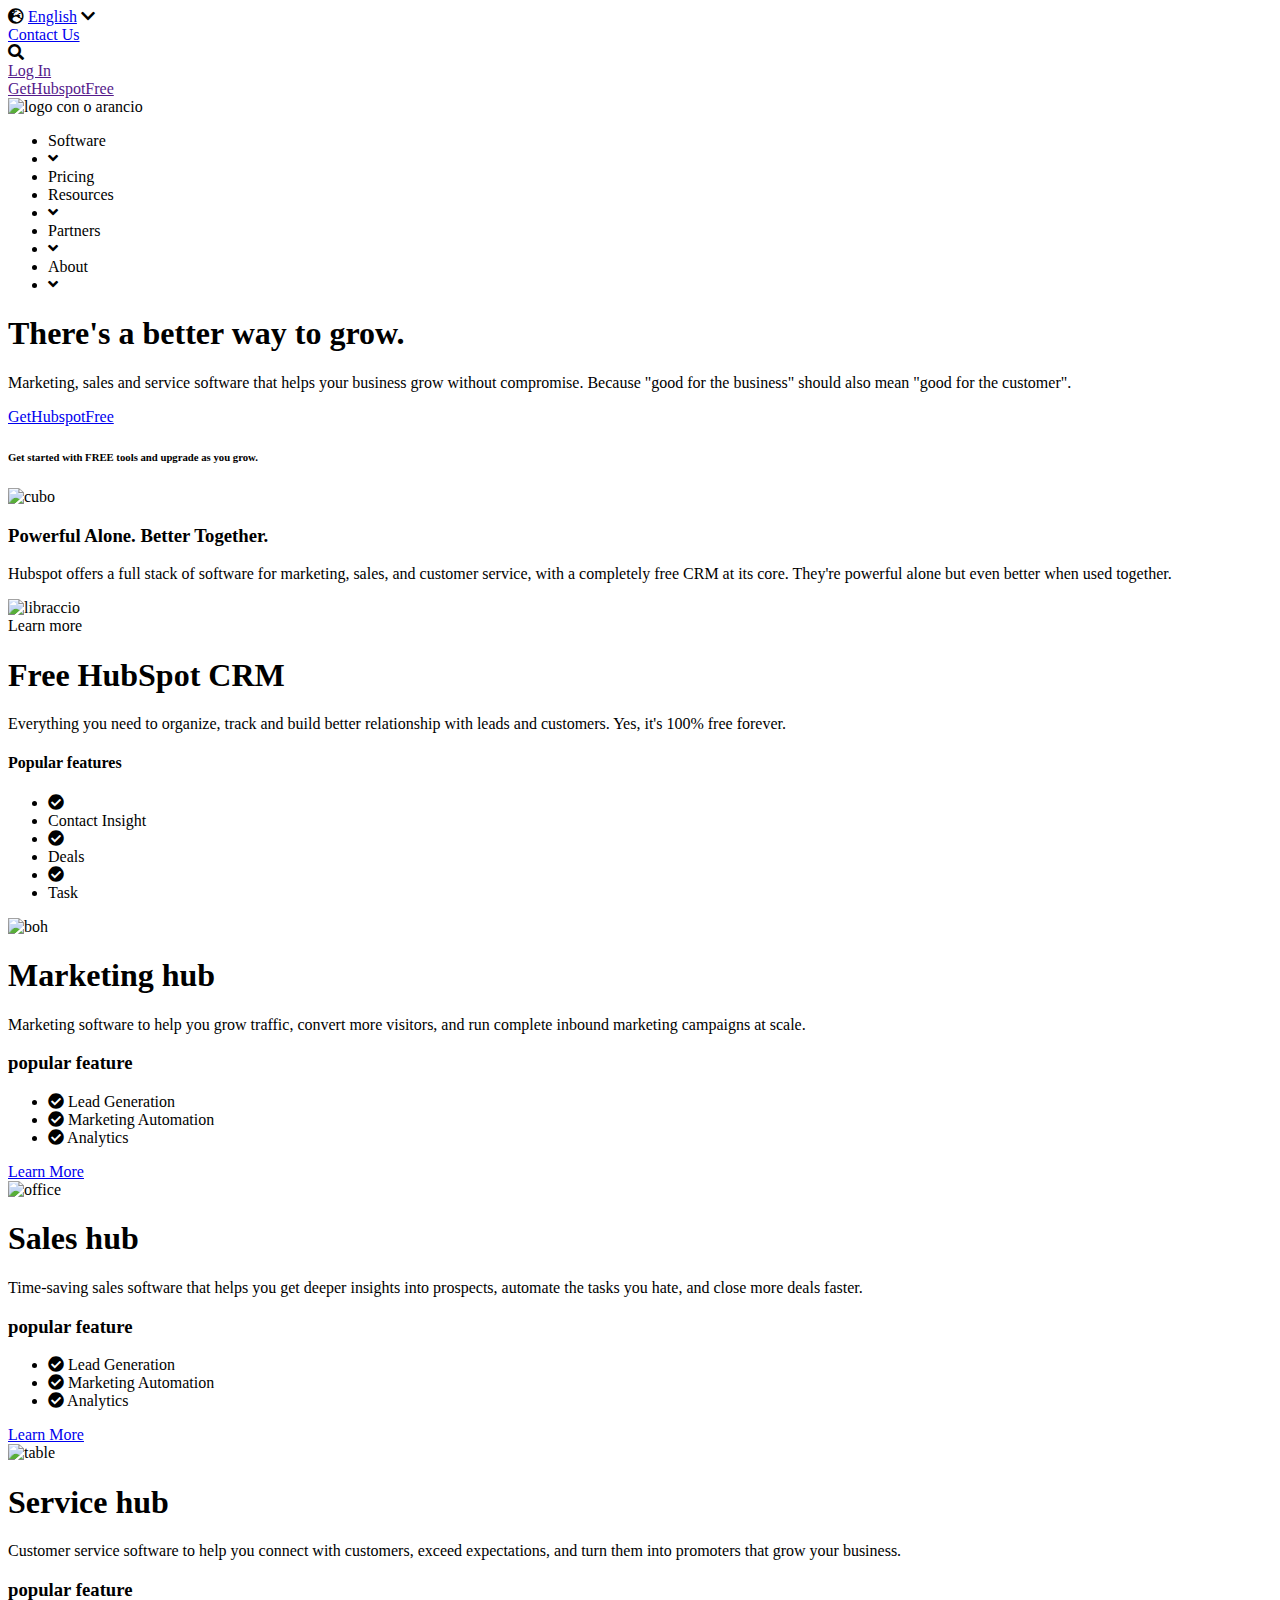
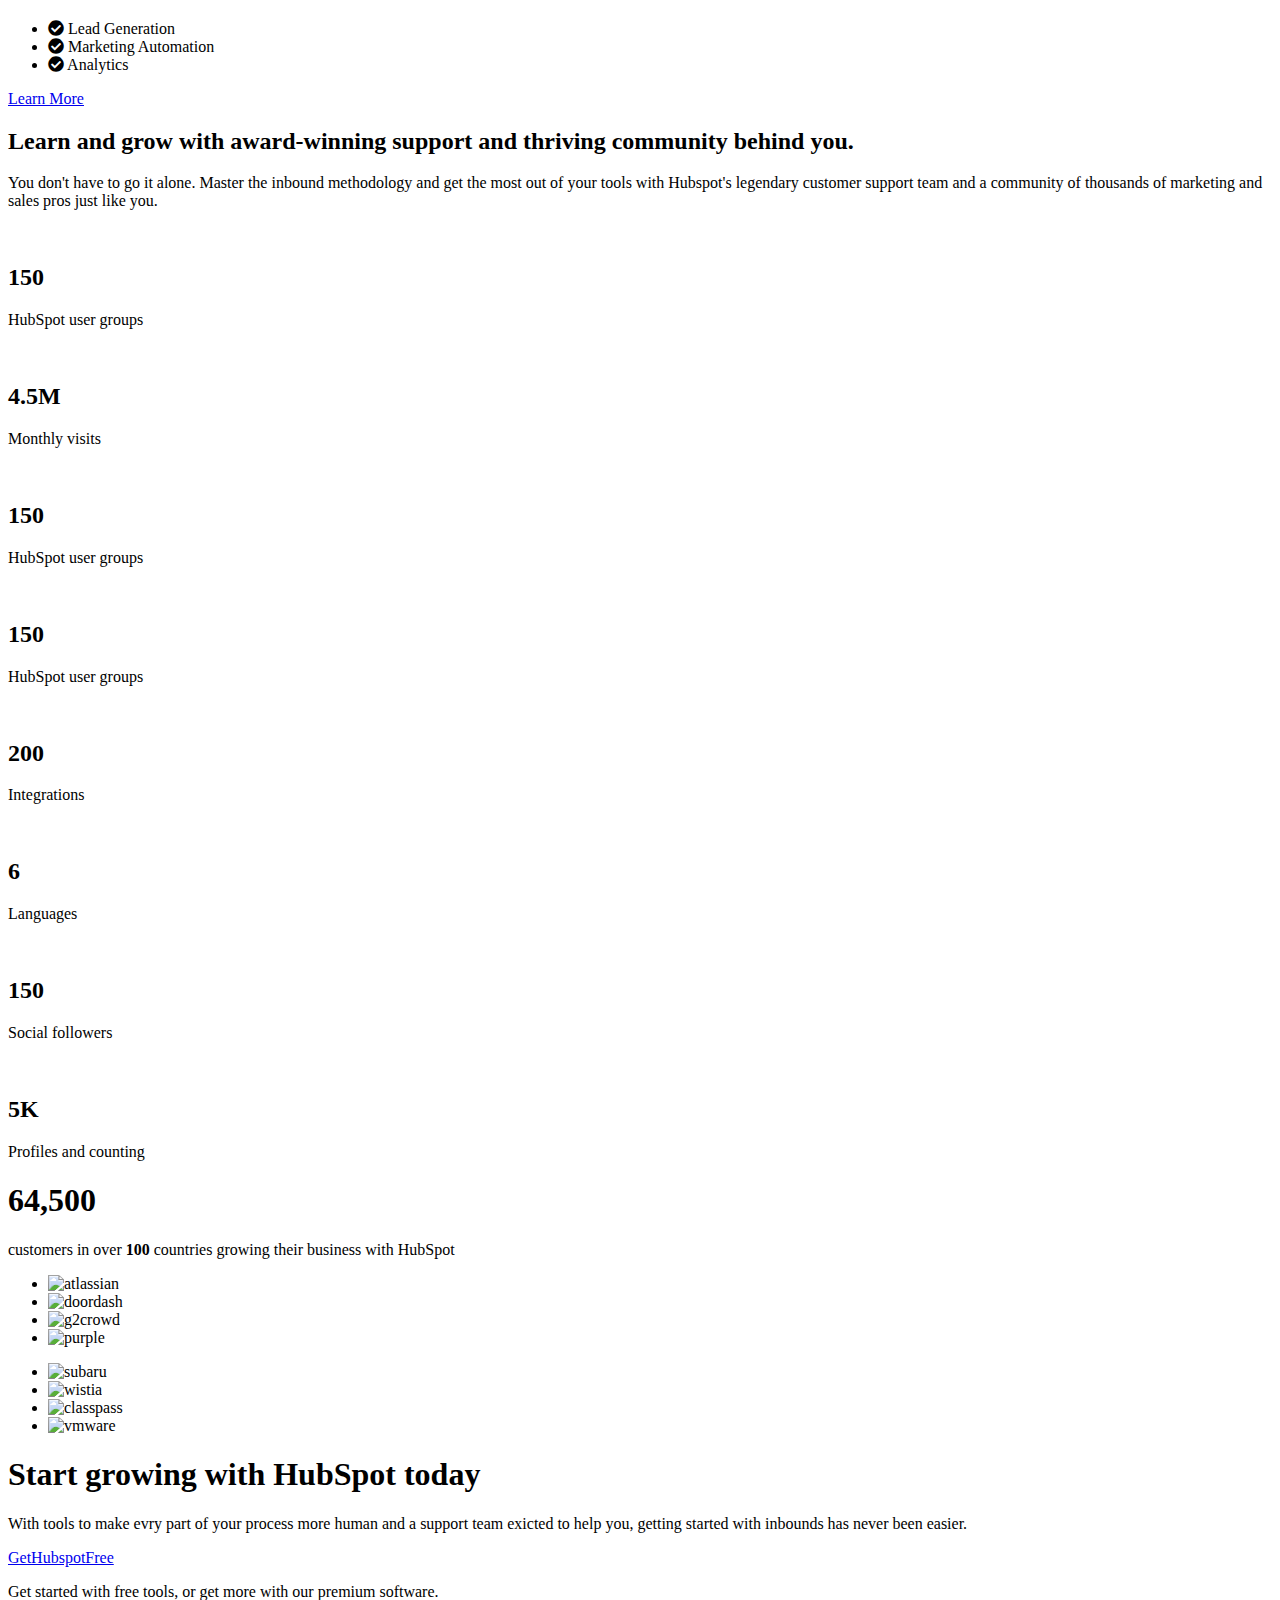
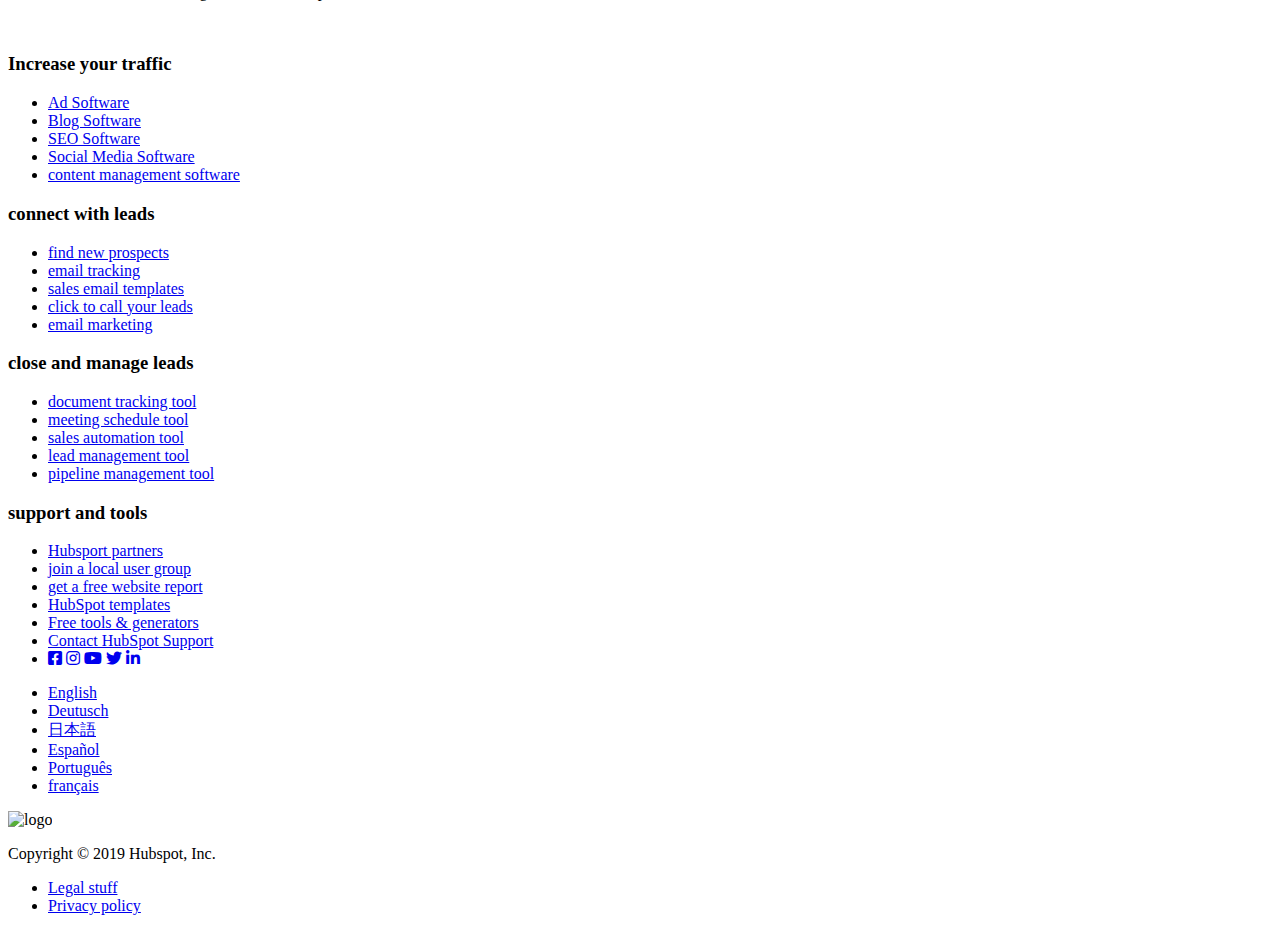
==== index.html @ bebd44b4 "fix" ====
<!DOCTYPE html>
<html lang="en">
<head>
  <meta charset="UTF-8">
  <meta http-equiv="X-UA-Compatible" content="IE=edge">
  <meta name="viewport" content="width=,initial-scale=1.0">
  <link rel="preconnect" href="https://fonts.gstatic.com">
  <link href="https://fonts.googleapis.com/css2?family=Montserrat:wght@200;400;600;800&display=swap" rel="stylesheet">
  <link rel="stylesheet" href="  https://cdnjs.cloudflare.com/ajax/libs/font-awesome/5.15.2/css/all.min.css">
  <link rel="stylesheet" href="css/style.css">
  <title>Hubspot</title>
</head>

<!-- qua si inizia a piangere -->
<body>
<header>
  <div class="fixnav"> <!-- nav menù fixed -->
    <div class="fixnav-box clearfix">
      <div class="nav-box1 w-50 float-left"> <!-- english - contact us -->
        <div class="english grp-thing">
          <i class="fas fa-globe-europe"></i>
          <a href="#">English</a>
          <i class="fas fa-chevron-down"></i>
        </div>
        <div class="cntc-us grp-thing">
          <a href="#">Contact Us</a>
        </div>
      </div>
      <div class="nav-box2 w-50 float-left"> <!-- buttons login free -->
        <div class="lens grp-thing">
          <i class="fas fa-search"></i>
        </div>
        <div class="btn white-btn">
          <a href="">Log In</a>
        </div>
        <div class="btn orange-btn">
          <a href="">GetHubspotFree</a>
        </div>
      </div>
    </div>
  </div>

  <div class="menu-hub"> <!-- menù di navigazione -->
    <div class="menuhub-box clearfix">
      <div class="logo-hub w-50 float-left"> <!-- logo -->
        <img src="img/logo.svg" alt="logo con o arancio">
      </div>
      <div class="list-hub w-50 float-left"> <!-- lista con le freccette -->
        <ul>
          <li>
            Software
          </li>
          <li>
            <i class="fas fa-angle-down"></i>
          </li>
          <li>
            Pricing
          </li>
          <li>
            Resources
          </li>
          <li>
            <i class="fas fa-angle-down"></i>
          </li>
          <li>
            Partners
          </li>
          <li>
            <i class="fas fa-angle-down"></i>
          </li>
          <li>
            About
          </li>
          <li>
            <i class="fas fa-angle-down"></i>
          </li>
        </ul>
      </div>
    </div>
  </div>

  <div class="jumbotron"> <!--  -->
    <div class="jumbo-box">
      <div class="jumbotron-txt w-50">
        <div class="jmb-blabla">
          <h1>There's a better way to grow.</h1>
          <p>Marketing, sales and service software that helps your business grow without compromise. Because "good for the business" should also mean "good for the customer".</p>
        </div>
        <div class="btn orange-btn big">
          <a href="#">GetHubspotFree</a>
        </div>
        <h6>
          Get started with FREE tools and upgrade as you grow.
        </h6>
      </div>
    </div>
    <div class="green-box">
    </div>
  </div>
</header>

<section class="grey-cube"> <!-- parte col mini cubo in alto-->
  <div class="box-cubo">
    <div class="cubo"> <!-- questo è il box col cubo -->
      <div>
        <img src="img/cube.webp" alt="cubo">
      </div>
      <div class="cubo-txt">
        <h3>
          Powerful Alone. Better Together.
        </h3>
        <p>
          Hubspot offers a full stack of software for marketing, sales, and customer service, with a completely free CRM at its core. They're powerful alone  but even better when used together.
        </p>
      </div>

    </div>
  </div>

  <div class="free-crm clearfix"> <!-- parte del free crm -->
    <div class="crm-book float-left"> <!-- parte 40% -->
      <div class="the-book">
        <img src="img/book.svg" alt="libraccio">
        <div class="btn orange-btn">
          Learn more
        </div>
      </div>
    </div>
    <div class="crm-txt float-left"> <!-- parte 60% -->
      <h1>
        Free HubSpot CRM
      </h1>
      <p>
        Everything you need to organize, track and build better relationship with leads and customers. Yes, it's 100% free forever. 
      </p>
      <div class="line w-50 clearfix">
        <div class="pop-txt float-left">
          <h4>
            Popular features
          </h4>
        </div>
        <div class="pop-line float-left">
          
        </div>
      </div>
      <div class="pop-list">
        <ul>
          <li>
            <i class="fas fa-check-circle"></i>
          </li>
          <li>
            Contact Insight
          </li>
          <li>
            <i class="fas fa-check-circle"></i>
          </li>
          <li>
            Deals
          </li>
          <li>
            <i class="fas fa-check-circle"></i>
          </li>
          <li>
            Task
          </li>
        </ul>
      </div>
    </div>
  </div>

  <div class="box-threesec"> <!-- parte coi tre box -->
    <div class="threebox clearfix">
      <div class="first w-33 float-left"> <!-- primo box -->
        <div class="mini-box">
          <img src="img/buble.svg" alt="boh">
          <h1>
            Marketing hub
          </h1>
          <p>
            Marketing software to help you grow traffic, convert more visitors, and run complete inbound marketing campaigns at scale.
          </p>
          <div class="fake-hr">

          </div>
        </div>
        <div class="mini-box2">
          <h3>
            popular feature
          </h3>
          <ul>
            <li>
              <i class="fas fa-check-circle"></i>
              Lead Generation
            </li>
            <li>
              <i class="fas fa-check-circle"></i>
              Marketing Automation
            </li>
            <li>
              <i class="fas fa-check-circle"></i>
              Analytics
            </li>
          </ul>
          <div class="btn orange-btn">
            <a href="#">Learn More</a>
          </div>
        </div>
      </div>

      <div class="sec w-33 float-left"> <!-- secondo box -->
        <div class="mini-box">
          <img src="img/office.svg" alt="office">
          <h1>
            Sales hub
          </h1>
          <p>
            Time-saving sales software that helps you get deeper insights into prospects, automate the tasks you hate, and close more deals faster.
          </p>
          <div class="fake-hr">

          </div>
        </div>
        <div class="mini-box2">
          <h3>
            popular feature
          </h3>
          <ul>
            <li>
              <i class="fas fa-check-circle"></i>
              Lead Generation
            </li>
            <li>
              <i class="fas fa-check-circle"></i>
              Marketing Automation
            </li>
            <li>
              <i class="fas fa-check-circle"></i>
              Analytics
            </li>
          </ul>
          <div class="btn orange-btn">
            <a href="#">Learn More</a>
          </div>
        </div>
      </div>

      <div class="third w-33 float-left"> <!-- terzo box -->
        <div class="mini-box">
          <img src="img/table.svg" alt="table">
          <h1>
            Service hub
          </h1>
          <p>
            Customer service software to help you connect with customers, exceed expectations, and turn them into promoters that grow your business.
          </p>
          <div class="fake-hr">

          </div>
        </div>
        <div class="mini-box2">
          <h3>
            popular feature
          </h3>
          <ul>
            <li>
              <i class="fas fa-check-circle"></i>
              Lead Generation
            </li>
            <li>
              <i class="fas fa-check-circle"></i>
              Marketing Automation
            </li>
            <li>
              <i class="fas fa-check-circle"></i>
              Analytics
            </li>
          </ul>
          <div class="btn orange-btn">
            <a href="#">Learn More</a>
          </div>
        </div>
      </div>

    </div>
  </div>
</section>

<section><!-- parte che mi farà piangere  -->
  <div class="gridbox"> <!-- parte scritta -->
    <div class="grid-title"> 
      <h2>
        Learn and grow with award-winning support and thriving community behind you.
      </h2>
      <p>
        You don't have to go it alone. Master the inbound methodology and get the most out of your tools with Hubspot's legendary customer support team and a community of thousands of marketing and sales pros just like you.
      </p>
    </div>

    <div class="grid-thing"> <!-- griglia che fa piangere -->
      <div class="row-1 clearfix"> <!-- prima riga di griglia -->
        <div class="unos w-25 float-left">
          <div class="grid-box">
            <img src="img/hands.svg" alt="">
          </div>
          <div class="grid-box2">
            <h2>
              150
            </h2>
            <p>
              HubSpot user groups
            </p>
          </div>
        </div>

        <div class="dos w-25 float-left">
          <div class="grid-box">
            <img src="img/blogs.svg" alt="">
          </div>
          <div class="grid-box2">
            <h2>
              4.5M
            </h2>
            <p>
              Monthly visits
            </p>
          </div>
        </div>

        <div class="tres w-25 float-left">
          <div class="grid-box">
            <img src="img/academy.svg" alt="">
          </div>
          <div class="grid-box2">
            <h2>
              150
            </h2>
            <p>
              HubSpot user groups
            </p>
          </div>
        </div>

        <div class="quatros w-25 float-left">
          <div class="grid-box">
            <img src="img/inbound.svg" alt="">
          </div>
          <div class="grid-box2">
            <h2>
              150
            </h2>
            <p>
              HubSpot user groups
            </p>
          </div>
        </div>
      </div>
      <div class="row-2 clearfix"> <!-- seconda riga di griglia -->
        <div class="unos w-25 float-left">
          <div class="grid-box">
            <img src="img/connect.svg" alt="">
          </div>
          <div class="grid-box2">
            <h2>
              200
            </h2>
            <p>
              Integrations
            </p>
          </div>
        </div>

        <div class="dos w-25 float-left">
          <div class="grid-box">
            <img src="img/globe.svg" alt="">
          </div>
          <div class="grid-box2">
            <h2>
              6
            </h2>
            <p>
              Languages
            </p>
          </div>
        </div>

        <div class="tres w-25 float-left">
          <div class="grid-box">
            <img src="img/academy.svg" alt="">
          </div>
          <div class="grid-box2">
            <h2>
              150
            </h2>
            <p>
              Social followers
            </p>
          </div>
        </div>

        <div class="quatros w-25 float-left">
          <div class="grid-box">
            <img src="img/growth.svg" alt="">
          </div>
          <div class="grid-box2">
            <h2>
              5K
            </h2>
            <p>
              Profiles and counting
            </p>
          </div>
        </div>
      </div>
    </div>
  </div>
</section>

<section class="white-sec"> <!-- parte coi loghi che fa piange -->
  <div class="logo-box clearfix"> <!-- qua ci van i loghi -->
    <div class="sixfour float-left">
      <div class="line1">
        <h1>
          64,500
        </h1>
      </div>
      <div class="line2">
        <p>
          customers in over <b>100</b> countries growing their business with HubSpot
        </p>
      </div>
    </div>

    <div class="logos float-left">
      <div class="line1"> <!-- prima fila di loghi -->
        <ul class="row1">
          <li>
            <img src="img/atlasian.webp" alt="atlassian">
          </li>
          <li>
            <img src="img/doordash.webp" alt="doordash">
          </li>
          <li>
            <img src="img/g2crowd.webp" alt="g2crowd">
          </li>
          <li>
            <img src="img/purple.webp" alt="purple">
          </li>
        </ul>
      </div>
      <div class="line2"> <!-- seconda fila di loghi -->
        <ul class="row2">
          <li>
            <img src="img/subaru.webp" alt="subaru">
          </li>
          <li>
            <img src="img/wistia.webp" alt="wistia">
          </li>
          <li>
            <img src="img/classpass.webp" alt="classpass">
          </li>
          <li>
            <img src="img/vmware.webp" alt="vmware">
          </li>
        </ul>
      </div>



    </div>

  </div>

  <div class="grow-up"> <!-- qua ci va la parte con la tizia china -->
    <div class="box-grow clearfix">
      <div class="grow w-50 float-left">
        <div>
          <h1>
            Start growing with HubSpot today
          </h1>
          <p>
            With tools to make evry part of your process more human and a support team exicted to help you, getting started with inbounds has never been easier.
          </p>
          <div class="btn orange-btn big">
            <a href="#">GetHubspotFree</a>
          </div>
          <p class="smol">
            Get started with free tools, or get more with our premium software.
          </p>
        </div>
      </div>

      <div class="china w-50 float-left">
        <img src="img/woman.webp" alt="">
      </div>
    </div>


  </div>
</section>

<footer> <!-- qua ci va il footerone -->
  <div class="big-footer">
    <div class="bg-ft">
      <div class="lists clearfix"> <!-- parte del chi siamo e liste con w-25 -->
        <div class="lst w-25 float-left"> <!-- prima lista -->
          <h3>Increase your traffic</h3>
          <ul>
            <li>
              <a href="#">Ad Software</a>
            </li>
            <li>
              <a href="#">Blog Software</a>
            </li>
            <li>
              <a href="#">SEO Software</a>
            </li>
            <li>
              <a href="#">Social Media Software</a>
            </li>
            <li>
              <a href="#">content management software</a>
            </li>
  
          </ul>
  
        </div>

        <div class="lst w-25 float-left"> <!-- seconda lista -->
          <h3>connect with leads</h3>
          <ul>
            <li>
              <a href="#">find new prospects</a>
            </li>
            <li>
              <a href="#">email tracking</a>
            </li>
            <li>
              <a href="#">sales email templates</a>
            </li>
            <li>
              <a href="#">click to call your leads</a>
            </li>
            <li>
              <a href="#">email marketing</a>
            </li>
          </ul>
        </div>

        <div class="lst w-25 float-left"> <!-- terza lista -->
          <h3>close and manage leads</h3>
          <ul>
            <li>
              <a href="#">document tracking tool</a>
            </li>
            <li>
              <a href="#">meeting schedule tool</a>
            </li>
            <li>
              <a href="#">sales automation tool</a>
            </li>
            <li>
              <a href="#">lead management tool</a>
            </li>
            <li>
              <a href="#">pipeline management tool</a>
            </li>
          </ul>
        </div>

        <div class="lst w-25 float-left"> <!-- quarta lista -->
          <h3>support and tools</h3>
          <ul>
            <li>
              <a href="#">Hubsport partners</a>
            </li>
            <li>
              <a href="#">join a local user group</a>
            </li>
            <li>
              <a href="#">get a free website report</a>
            </li>
            <li>
              <a href="#">HubSpot templates</a>
            </li>
            <li>
              <a href="#">Free tools & generators</a>
            </li>
            <li class="btn blue-btn">
              <a href="#">Contact HubSpot Support</a>
            </li>
            <li class="socials">
              <a href="#"><i class="fab fa-facebook-square"></i></a>
              <a href="#"><i class="fab fa-instagram"></i></a>
              <a href="#"><i class="fab fa-youtube"></i></a>
              <a href="#"><i class="fab fa-twitter"></i></a>
              <a href="#"><i class="fab fa-linkedin-in"></i></a>
            </li>
          </ul>
        </div>
  
      </div>
    
      <div class="langs"> <!-- lista orizzontale con le lingue -->
        <ul>
          <li>
            <a href="#">English</a>
          </li>
          <li>
            <a href="#">Deutusch</a>
          </li>
          <li>
            <a href="#">日本語</a>
          </li>
          <li>
            <a href="#">Español</a>
          </li>
          <li>
            <a href="#">Português</a>
          </li>
          <li>
            <a href="#">français</a>
          </li>
        </ul>
    
      </div>
    
      <div class="cred"> <!-- ultima parte -->
        <div class="credits clearfix">
          <div class="cred w-50 float-left">
            <img src="img/logo-white.svg" alt="logo">
            <p>Copyright &#169; 2019 Hubspot, Inc.</p>
          </div>
          <div class="legal w-50 float-left">
            <div class="le-li">
              <ul>
                <li>
                  <a href="#">Legal stuff</a>
                </li>
                <li>
                  <a href="#">Privacy policy</a>
                </li>
              </ul>
            </div>

          </div>

        </div>
    
      </div>
    </div>
  </div>
</footer>

<script> /* grazie */
  alert("plz help")
</script>

</body>
</html>
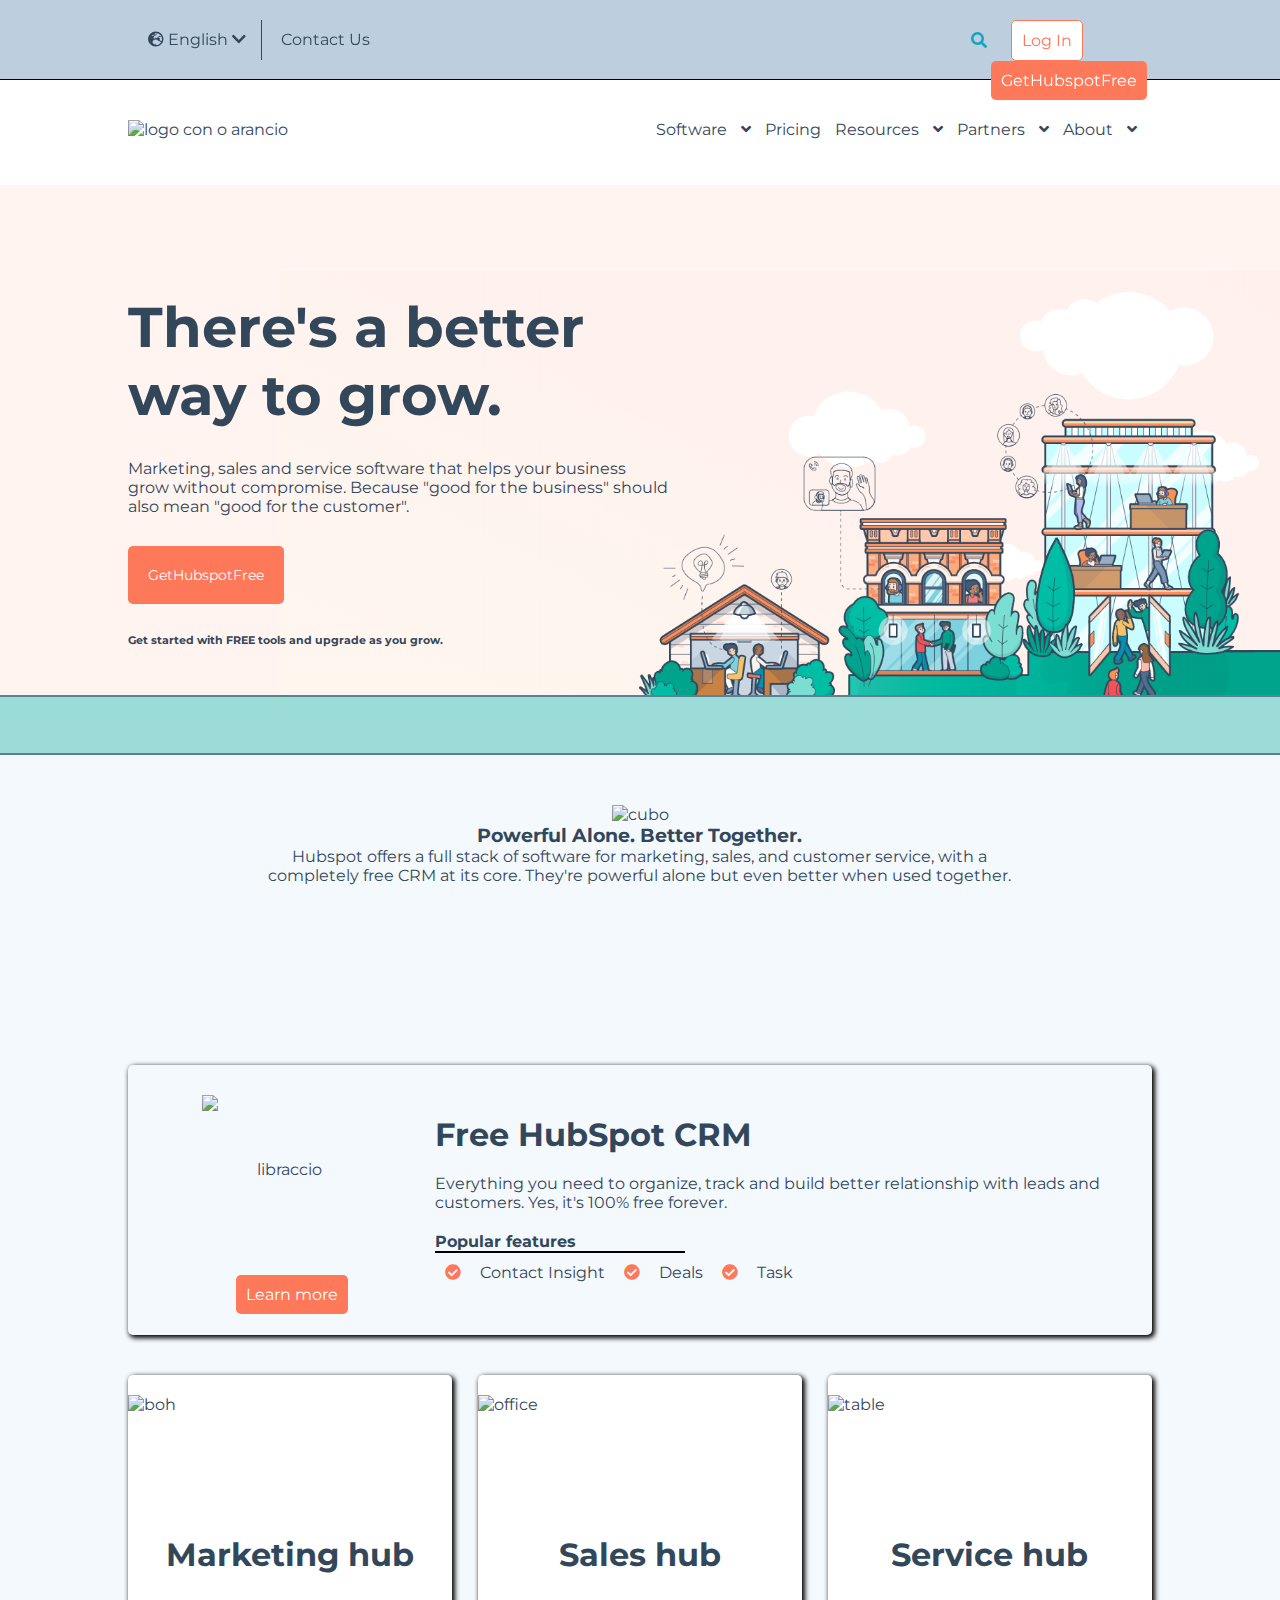
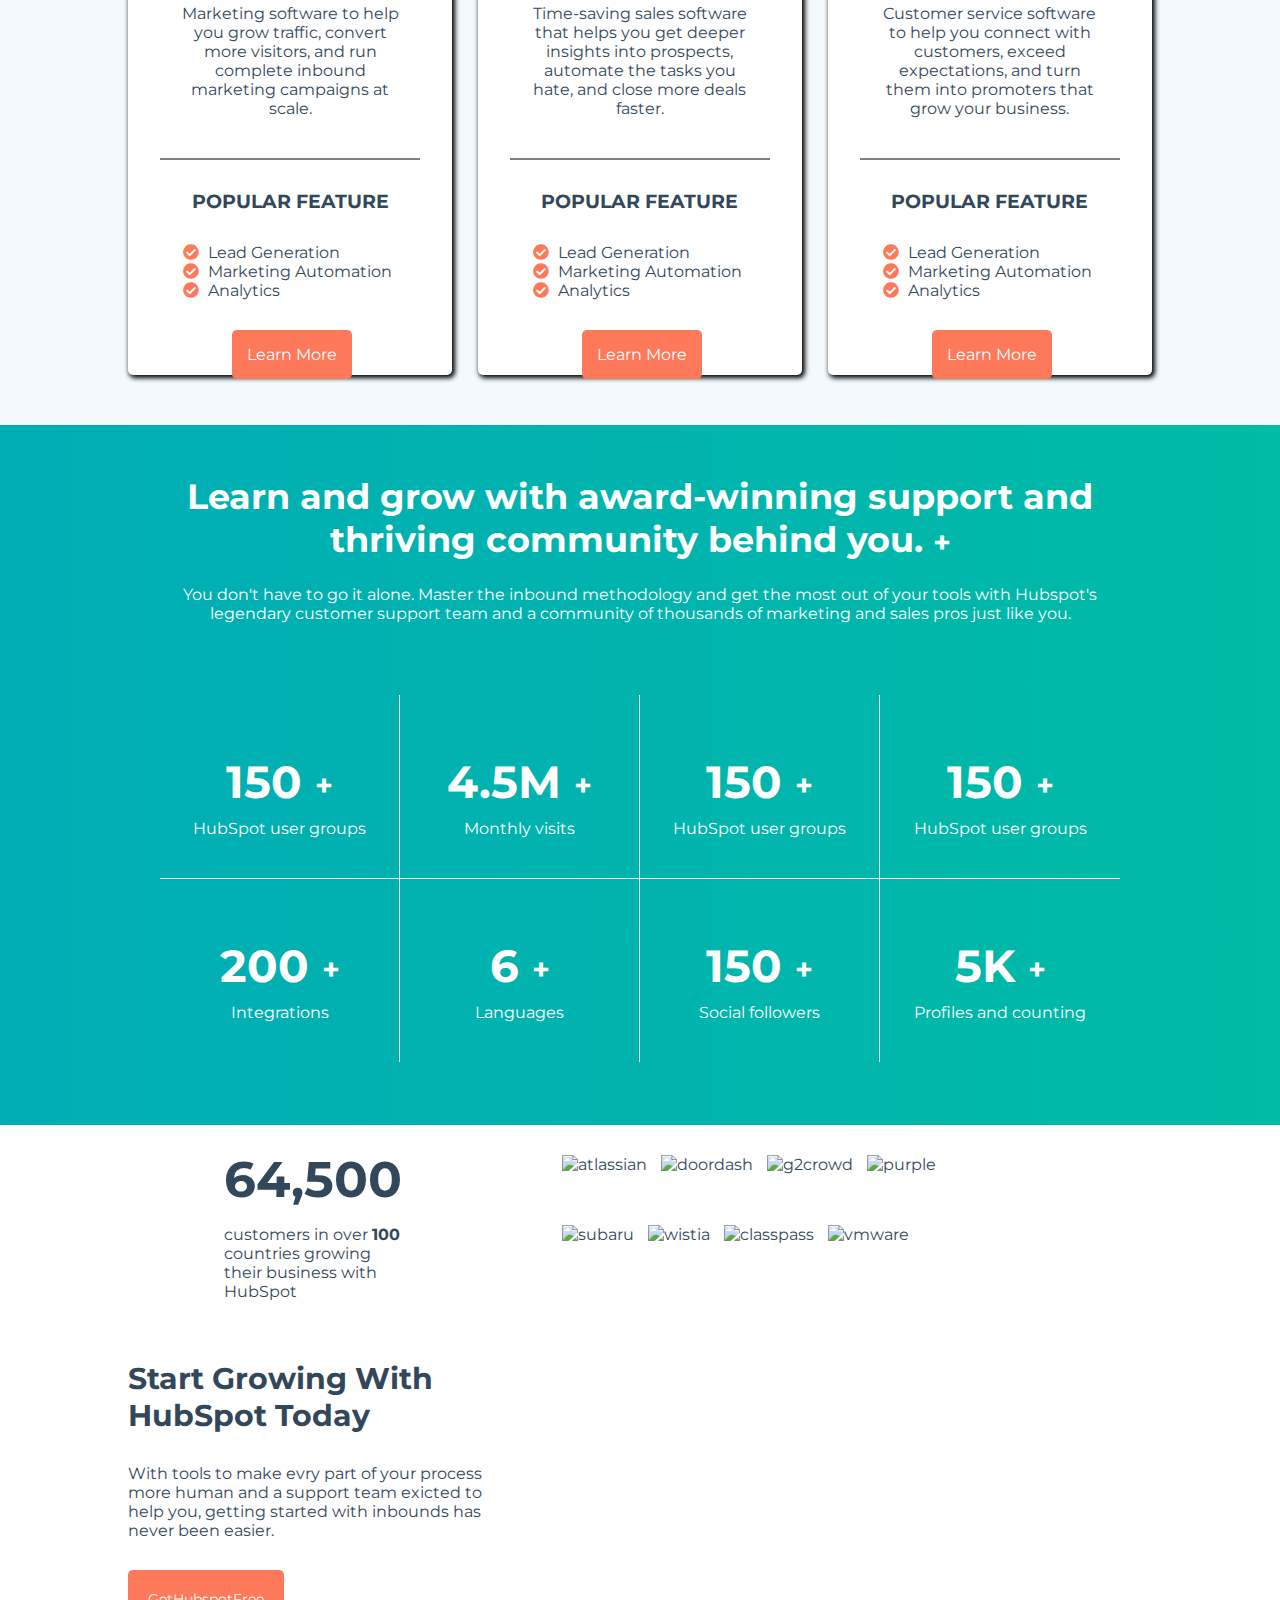
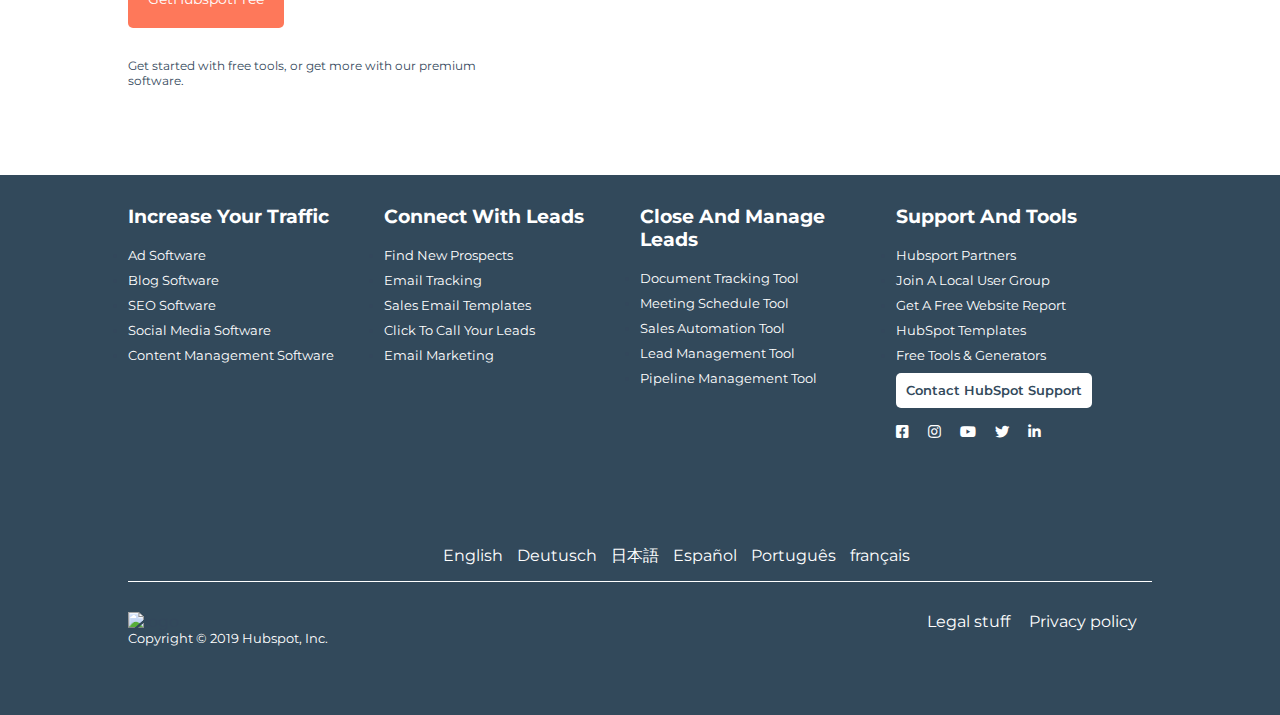
==== commit 11c891bd: "fix attach" ====
--- a/index.html
+++ b/index.html
@@ -7,7 +7,7 @@
   <link rel="preconnect" href="https://fonts.gstatic.com">
   <link href="https://fonts.googleapis.com/css2?family=Montserrat:wght@200;400;600;800&display=swap" rel="stylesheet">
   <link rel="stylesheet" href="  https://cdnjs.cloudflare.com/ajax/libs/font-awesome/5.15.2/css/all.min.css">
-  <link rel="stylesheet" href="css/style.css">
+  <link rel="stylesheet" href="assets/css/style.css">
   <title>Hubspot</title>
 </head>
 
--- a/assets/css/style.css
+++ b/assets/css/style.css
@@ -0,0 +1,646 @@
+
+* {
+  margin: 0;
+  padding: 0;
+  box-sizing: border-box;
+}
+
+body{
+  font-family: 'Montserrat', sans-serif;
+  min-width: 1200px;
+  color: rgb(51, 71, 91);
+}
+
+.clearfix:after{
+  content: "";
+  display: table;
+  clear: both;
+}
+
+.float-left {
+  float: left;
+}
+
+.float-right {
+  float: right;
+}
+
+.w-50 {
+  width: 50%;
+}
+
+.w-33 {
+  width: calc(95% / 3);
+}
+
+.w-25{
+  width: calc(100% / 4);
+}
+
+a{
+  text-decoration: none;
+  color: white;
+}
+
+.btn {
+  display: inline-block;
+  border-radius: 5px;
+  padding: 10px 10px;
+  cursor: pointer;
+}
+
+/* fixed navbar */
+.fixnav{
+  position: fixed;
+  height: 80px;
+  width: 100%;
+  border-bottom: 1px solid black;
+  background-color: rgb(189, 206, 223);
+  z-index: 9999;
+}
+
+.fixnav-box{
+  width: 80%;
+  height: 50px;
+  margin: auto;
+  padding: 20px;
+}
+
+.nav-box1{
+  height: 40px;
+  line-height: 40px;
+}
+
+.nav-box1 a{
+  color: rgb(50, 73, 91);
+}
+
+.nav-box2{
+  padding-left: 331px;
+}
+
+.grp-thing{
+  display: inline-block;
+}
+
+.english.grp-thing{
+  padding-right: 15px;
+  border-right: 1px solid rgb(51, 71, 91);
+}
+
+.cntc-us.grp-thing{
+  padding-left: 15px;
+}
+
+.lens.grp-thing{
+  color: rgb(17, 166, 191);
+}
+
+.btn.white-btn{
+  background-color: white;
+  border: 1px solid rgb(254, 120, 90);
+  margin-left: 20px;
+}
+
+.btn.white-btn a{
+  color: rgb(254, 120, 90);
+}
+
+.btn.orange-btn{
+  background-color: rgb(254, 120, 90);
+  color: white;
+  margin-left: 20px;
+}
+
+/* parte col menù */
+.menu-hub{
+  height: 185px;
+  width: 100%;
+  padding-top: 100px;
+}
+
+.menuhub-box{
+  padding-top: 20px;
+  width: 80%;
+  height: 85px;
+  margin: auto;
+}
+
+.list-hub{
+  text-align: center;
+}
+
+.list-hub li{
+  list-style: none;
+  display: inline;
+  padding-left: 5px;
+  padding-right: 5px;
+}
+
+/* la parte del jumbotron */
+.jumbotron{
+  position: relative;
+  height: 570px;
+  background-image: url(../img/jumbotron.png);
+  background-color: rgb(255, 244, 239);
+  background-size: 1000px;
+  background-repeat: no-repeat;
+  background-position: 100% 100%;
+}
+
+.jumbo-box{
+  width: 80%;
+  height: 470px;
+  margin: auto;
+}
+
+.jumbotron-txt.w-50{
+  padding-right: 100px;
+}
+
+.jumbotron-txt{
+  position: absolute;
+  top: 50%;
+  transform: translateY(-50%);
+}
+
+.jumbotron-txt h1{
+  font-size: 3.5em;
+  padding-bottom: 30px;
+}
+
+.jumbotron-txt p{
+  font-size: 1em;
+  padding-bottom: 30px;
+}
+
+.btn.btn.orange-btn.big{
+  padding:20px;
+  margin-left: 0;
+  font-size: 14px;
+  margin-bottom: 30px;
+}
+
+.green-box{
+  position: absolute;
+  margin-top: 40px;
+  height: 60px;
+  width: 100%;
+  border-top: 2px solid rgb(89, 131, 142);
+  border-bottom: 2px solid rgb(89, 131, 142);
+  background-color: rgb(156, 220, 216);
+  overflow: hidden;
+}
+
+/* parte col cubo */
+.grey-cube{
+  background-color: rgb(244, 249, 253);
+}
+
+.box-cubo{
+  height: 270px;
+}
+
+.box-cubo .cubo{
+  width: 80%;
+  margin: auto;
+  text-align: center;
+}
+
+.cubo .cubo-txt{
+  width: 73%;
+  margin: auto;
+}
+
+.cubo img{
+  height: 150px;
+  margin-top: 50px;
+}
+
+/* parte che dice free crm */
+.grey-cube .free-crm{
+  width: 80%;
+  margin: auto;
+  margin-top: 40px;
+  margin-bottom: 40px;
+  height: 270px;
+  border-radius: 5px;
+  box-shadow: 2px 2px 5px 1px black;
+}
+
+.crm-book{
+  width: 30%;
+  height: 150px;
+}
+
+.the-book{
+  text-align: center;
+  padding: 10px;
+}
+
+.crm-book img{
+  text-align: center;
+  height: 160px;
+  width: 160px;
+  line-height: 150px;
+  display: block;
+  margin: 20px auto;
+}
+
+.crm-txt {
+  width: 70%;
+  margin-top: 50px;
+}
+
+.crm-txt h1{
+  margin-bottom: 20px;
+}
+
+.crm-txt p{
+  margin-bottom: 20px;
+}
+
+/* lista pop features */
+.pop-line{
+  padding-left: 50px;
+  display: inline-block;
+  width: 250px;
+  border-top: 2px solid black;
+}
+
+.pop-list ul{
+  list-style: none;
+  display: inline-block;
+}
+
+.pop-list li{
+  display: inline-block;
+  padding-left: 5px;
+  padding-right: 5px;
+  margin-top: 10px;
+}
+
+.fas.fa-check-circle{
+  color: rgb(254, 120, 90);
+  padding-left: 5px;
+  padding-right: 5px;
+}
+
+/* box w-33 */
+.box-threesec{
+  height: 650px;
+  width: 80%;
+  margin: auto;
+  border-radius: 5px;
+}
+
+.first, .third{
+  height: 600px;
+  border-radius: 5px;
+  background-color: white;
+  box-shadow: 2px 2px 5px 1px black;
+}
+
+.sec{
+  height: 600px;
+  margin-left: 2.5%;
+  margin-right: 2.5%;
+  border-radius: 5px;
+  background-color: white;
+  box-shadow: 2px 2px 5px 1px black;
+}
+
+.box-threesec img{
+  height: 120px;
+  display: block;
+  margin: 20px auto;
+}
+
+.box-threesec h1{
+  text-align: center;
+  margin-bottom: 30px;
+}
+
+.box-threesec p{
+  padding: 0 50px;
+  text-align: center;
+  margin-bottom: 40px;
+}
+
+.box-threesec hr{
+  width: 70%;
+  margin: 0 auto;
+  height: 2px;
+}
+
+.mini-box .fake-hr{
+  width: 80%;
+  margin: auto;
+  border-bottom: 2px solid grey;
+}
+
+.mini-box2{
+  position: relative;
+}
+
+.mini-box2 h3{
+  margin-top: 30px;
+  margin-bottom: 30px;
+  text-align: center;
+  text-transform: uppercase;
+}
+
+.mini-box2 ul{
+  list-style: none;
+  margin-left: 50px;
+  margin-bottom: 30px;
+}
+
+.mini-box2 .btn.orange-btn{
+  position: absolute;
+  left: 50%;
+  transform: translateX(-65%);
+  padding: 15px;
+}
+
+/* parte della griglia */
+.gridbox{
+  height: 700px;
+  background-color: rgb(0, 173, 181);
+  background-image: linear-gradient(to right, rgb(0, 173, 181), rgb(0, 187, 166));
+}
+
+.grid-title{
+  width: 80%;
+  margin: auto;
+  padding-top: 50px;
+  padding-left: 25px;
+  padding-right: 25px;
+  height: 270px;
+  color: white;
+  text-align: center;
+}
+
+.grid-title h2{
+  font-size: 35px;
+  margin-bottom: 20px;
+}
+
+.grid-title p{
+  margin-bottom: 20px;
+}
+
+.grid-thing{
+  width: 80%;
+}
+
+.grid-thing{
+  width: 75%;
+  margin: auto;
+  text-align: center;
+}
+
+.unos, .dos, .tres, .quatros{
+  padding: 30px;
+  border-bottom: 1px solid white;
+}
+
+.unos, .dos, .tres{
+  border-right: 1px solid white;
+}
+
+.grid-box{
+  margin-bottom: 10px;
+}
+
+.grid-box2 h2{
+  font-size: 45px;
+  margin-bottom: 10px;
+  color: white;
+}
+
+.grid-box2 p{
+  margin-bottom: 10px;
+  color: white;
+}
+
+.row-2 .unos{
+  border-bottom: none;
+}
+
+.row-2 .dos{
+  border-bottom: none;
+}
+.row-2 .tres{
+  border-bottom: none;
+}
+.row-2 .quatros{
+  border-bottom: none;
+}
+
+h2::after{
+  content: '\002B';
+  font-size: 30px;
+  line-height: 45px;
+  vertical-align: middle;
+}
+
+/* parte coi logos */
+.white-sec{
+  height: 650px;
+}
+
+.logo-box{
+  width: 65%;
+  height: 230px;
+  margin: auto;
+  margin-bottom: 5px;
+  padding-top: 30px;
+}
+
+.sixfour{
+  width: 40%;
+  height: 50%;
+}
+
+.logos{
+  width: 60%;
+  height: 50%;
+}
+
+.grow-up{
+  width: 80%;
+  height: 400px;
+  margin: auto;
+  margin-bottom: 50px;
+}
+
+.line1 h1{
+  font-size: 50px;
+  margin-bottom: 20px;
+  line-height: 50px;
+}
+
+.line2 p{
+  margin-bottom: 20px;
+  padding-right: 150px;
+}
+
+.logos li{
+  list-style: none;
+  display: inline;
+  padding-left: 5px;
+  padding-right: 5px;
+}
+
+.logos img{
+  width: 100px;
+  height: 20px;
+}
+
+.logos .line1{
+  height: 50%;
+  margin-bottom: 20px
+}
+
+.logos .line2{
+  height: 50%;
+}
+
+/* parte del grow */
+.grow{
+  padding-right: 155px;
+}
+
+.grow h1{
+  font-size: 30px;
+  text-transform: capitalize;
+  margin-bottom: 30px;
+}
+
+.grow p{
+  margin-bottom: 30px;
+}
+
+.grow p.smol{
+  font-size: 12px;
+}
+
+/* parte con la tizia china */
+.china{
+  position: relative;
+}
+
+.china.w-50 img{
+  position: absolute;
+  right: 0;
+  height: 400px;
+}
+
+/* big footer */
+.big-footer{
+  background-color: rgb(50, 73, 91);
+  height: 540px;
+}
+
+.bg-ft{
+  width: 80%;
+  margin:auto;
+  padding-top: 30px;
+}
+
+.lists{
+  margin-bottom: 80px;
+}
+
+.lst{
+  text-transform: capitalize;
+  padding-right: 50px;
+}
+
+.lst h3{
+  color: white;
+  padding-bottom: 20px;
+}
+
+.lst li{
+  padding-bottom: 10px;
+  font-size: 0.8em;
+}
+
+.lst a:hover{
+  color: aquamarine;
+}
+
+.btn.blue-btn{
+  background-color: white;
+  margin-bottom: 15px;
+}
+
+.btn.blue-btn:hover{
+  background-color: rgb(207, 206, 206);
+}
+
+.btn.blue-btn a{
+  color: rgb(50, 73, 91);
+  font-weight: 600;
+}
+
+.lst li.socials{
+  list-style: none;
+  color: white;
+  font-size: 0.9em;
+}
+
+li.socials i{
+  padding-right: 15px;
+}
+
+.socials:hover{
+  color: aquamarine;
+}
+
+.langs{
+  width: 80%;
+  height: 50px;
+  margin: auto;
+}
+
+.langs ul{
+  left: 50%;
+  transform: translateX(26%);
+}
+
+.langs li{
+  line-height: 50px;
+  display: inline-block;
+  padding-right: 10px;
+}
+
+.langs a:hover{
+  color: aquamarine;
+}
+
+.credits{
+  border-top: 1px solid white;
+  padding-top: 30px;
+}
+
+.credits p{
+  color: white;
+  font-size: 0.8em;
+}
+
+.legal{
+  position: relative;
+}
+
+.le-li{
+  position: absolute;
+  right: 0;
+}
+
+.legal li{
+  display: inline-block;
+  padding-right: 15px;
+}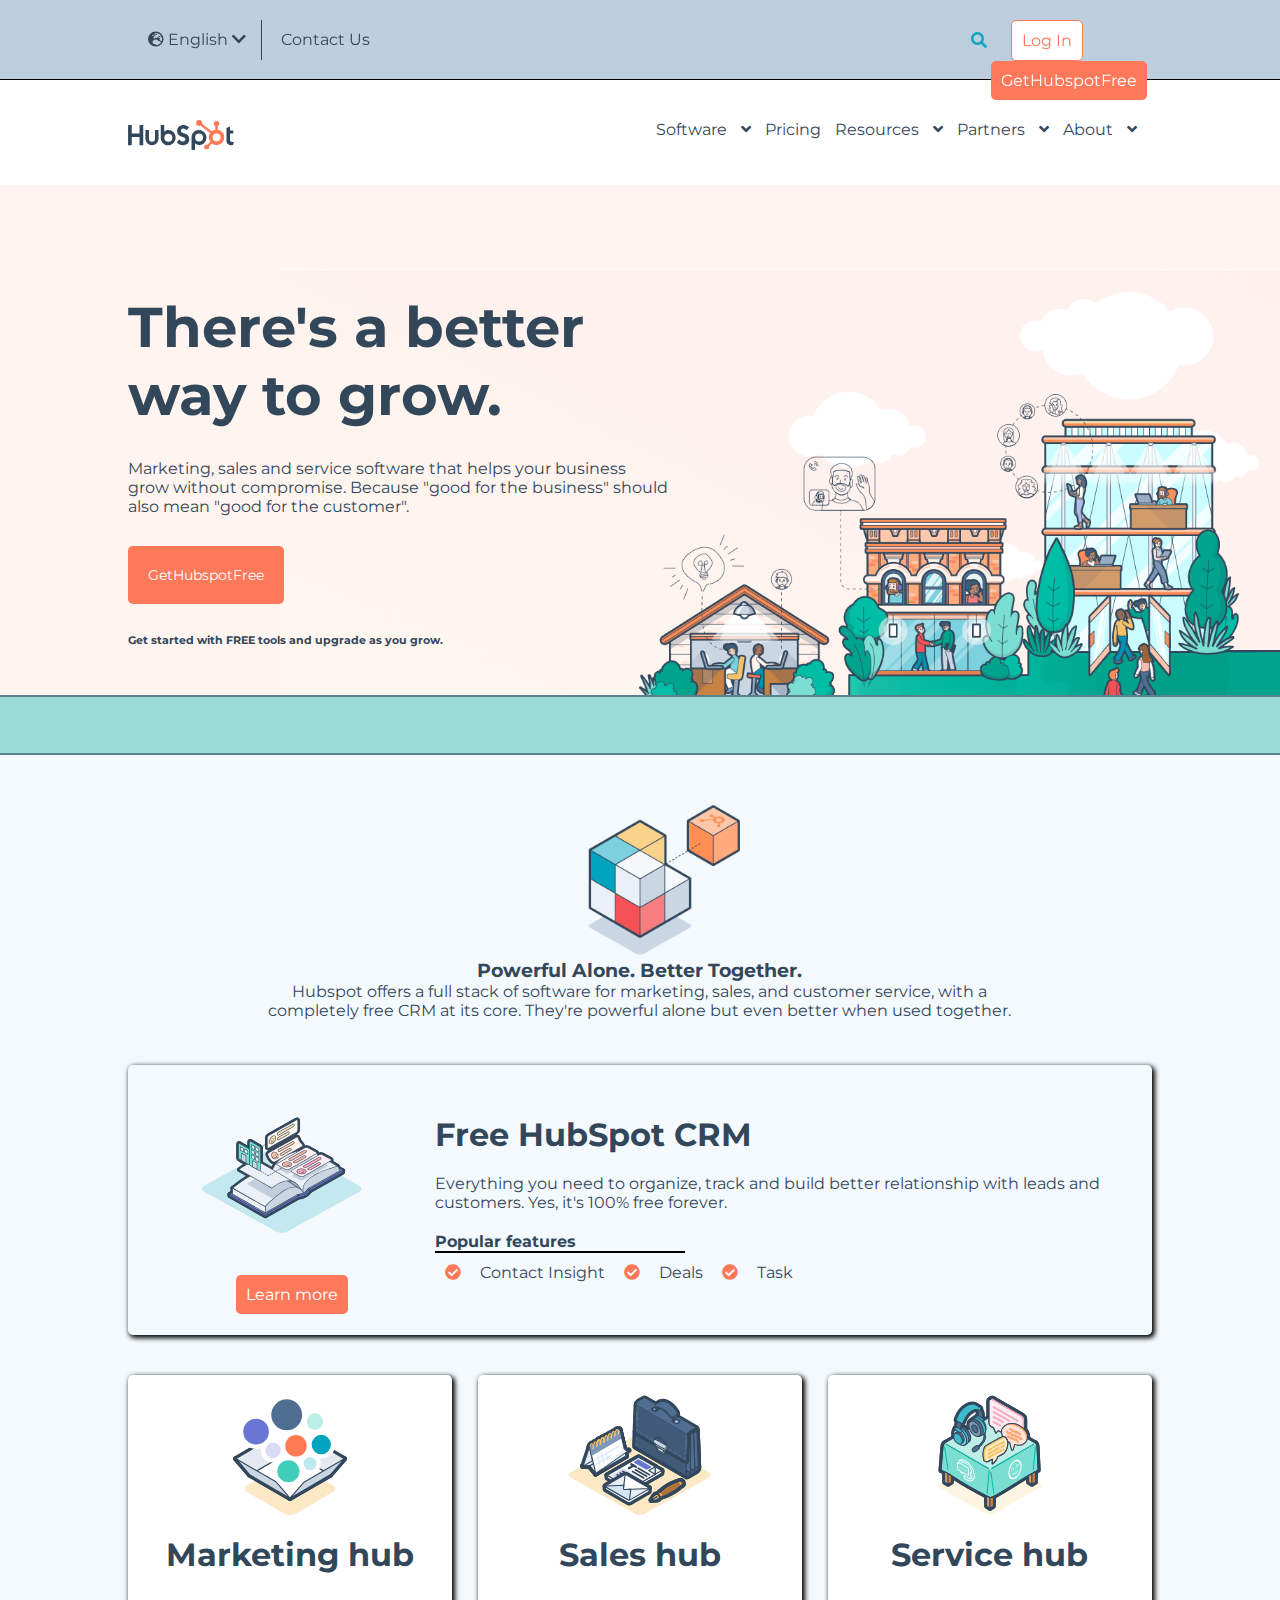
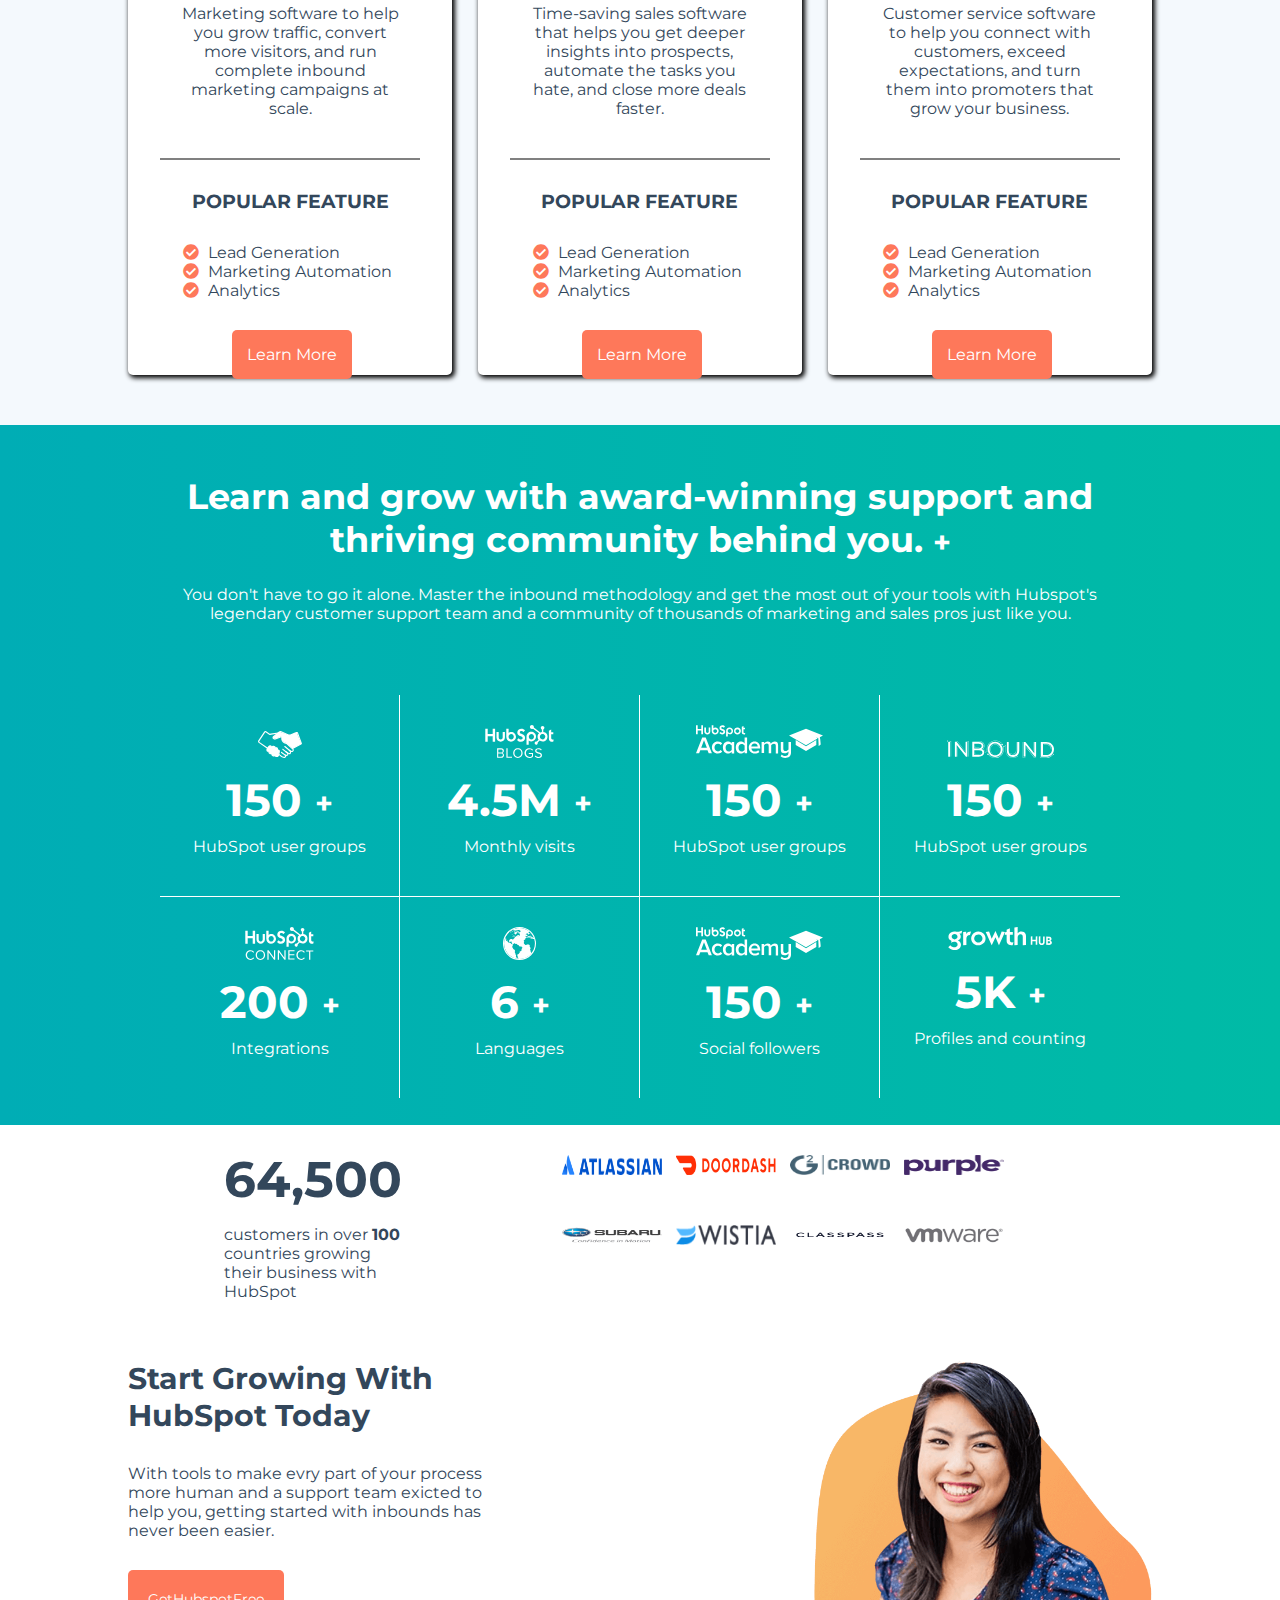
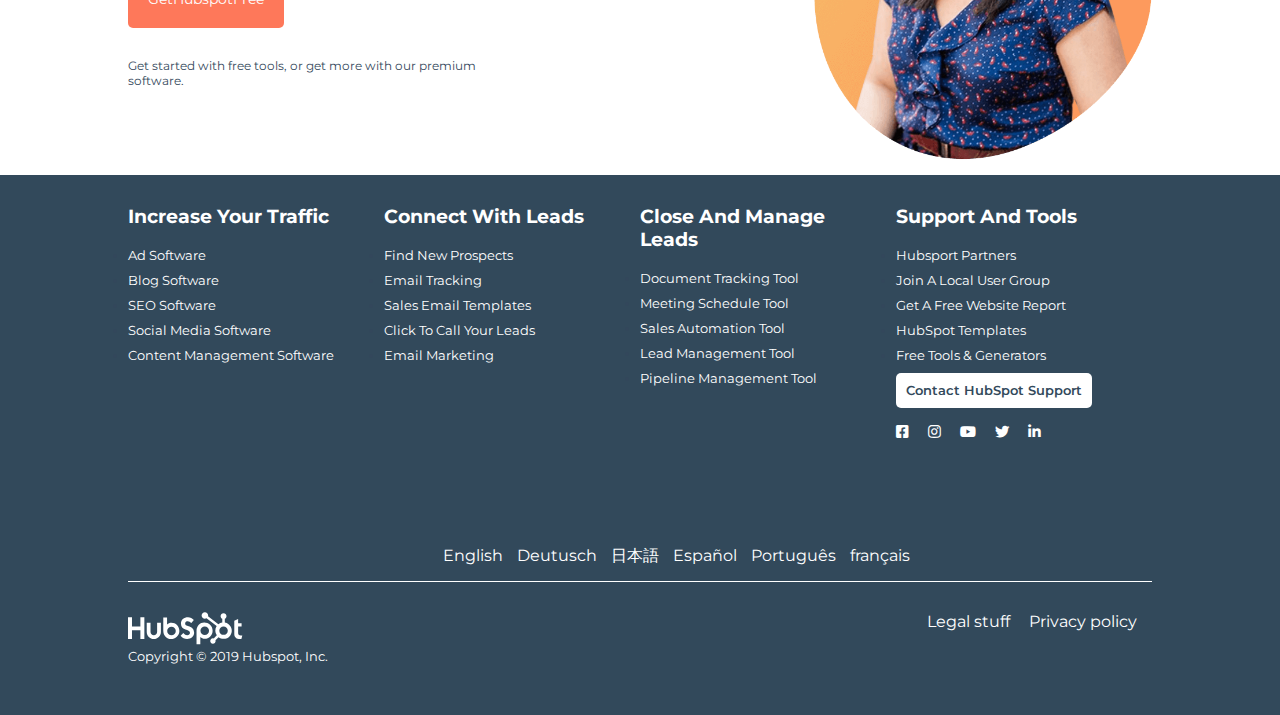
==== commit 3e94b656: "correction" ====
--- a/index.html
+++ b/index.html
@@ -43,7 +43,7 @@
   <div class="menu-hub"> <!-- menù di navigazione -->
     <div class="menuhub-box clearfix">
       <div class="logo-hub w-50 float-left"> <!-- logo -->
-        <img src="img/logo.svg" alt="logo con o arancio">
+        <img src="assets/img/logo.svg" alt="logo con o arancio">
       </div>
       <div class="list-hub w-50 float-left"> <!-- lista con le freccette -->
         <ul>
@@ -103,7 +103,7 @@
   <div class="box-cubo">
     <div class="cubo"> <!-- questo è il box col cubo -->
       <div>
-        <img src="img/cube.webp" alt="cubo">
+        <img src="assets/img/cube.webp" alt="cubo">
       </div>
       <div class="cubo-txt">
         <h3>
@@ -120,7 +120,7 @@
   <div class="free-crm clearfix"> <!-- parte del free crm -->
     <div class="crm-book float-left"> <!-- parte 40% -->
       <div class="the-book">
-        <img src="img/book.svg" alt="libraccio">
+        <img src="assets/img/book.svg" alt="libraccio">
         <div class="btn orange-btn">
           Learn more
         </div>
@@ -172,7 +172,7 @@
     <div class="threebox clearfix">
       <div class="first w-33 float-left"> <!-- primo box -->
         <div class="mini-box">
-          <img src="img/buble.svg" alt="boh">
+          <img src="assets/img/buble.svg" alt="boh">
           <h1>
             Marketing hub
           </h1>
@@ -209,7 +209,7 @@
 
       <div class="sec w-33 float-left"> <!-- secondo box -->
         <div class="mini-box">
-          <img src="img/office.svg" alt="office">
+          <img src="assets/img/office.svg" alt="office">
           <h1>
             Sales hub
           </h1>
@@ -246,7 +246,7 @@
 
       <div class="third w-33 float-left"> <!-- terzo box -->
         <div class="mini-box">
-          <img src="img/table.svg" alt="table">
+          <img src="assets/img/table.svg" alt="table">
           <h1>
             Service hub
           </h1>
@@ -300,7 +300,7 @@
       <div class="row-1 clearfix"> <!-- prima riga di griglia -->
         <div class="unos w-25 float-left">
           <div class="grid-box">
-            <img src="img/hands.svg" alt="">
+            <img src="assets/img/hands.svg" alt="">
           </div>
           <div class="grid-box2">
             <h2>
@@ -314,7 +314,7 @@
 
         <div class="dos w-25 float-left">
           <div class="grid-box">
-            <img src="img/blogs.svg" alt="">
+            <img src="assets/img/blogs.svg" alt="">
           </div>
           <div class="grid-box2">
             <h2>
@@ -328,7 +328,7 @@
 
         <div class="tres w-25 float-left">
           <div class="grid-box">
-            <img src="img/academy.svg" alt="">
+            <img src="assets/img/academy.svg" alt="">
           </div>
           <div class="grid-box2">
             <h2>
@@ -342,7 +342,7 @@
 
         <div class="quatros w-25 float-left">
           <div class="grid-box">
-            <img src="img/inbound.svg" alt="">
+            <img src="assets/img/inbound.svg" alt="">
           </div>
           <div class="grid-box2">
             <h2>
@@ -357,7 +357,7 @@
       <div class="row-2 clearfix"> <!-- seconda riga di griglia -->
         <div class="unos w-25 float-left">
           <div class="grid-box">
-            <img src="img/connect.svg" alt="">
+            <img src="assets/img/connect.svg" alt="">
           </div>
           <div class="grid-box2">
             <h2>
@@ -371,7 +371,7 @@
 
         <div class="dos w-25 float-left">
           <div class="grid-box">
-            <img src="img/globe.svg" alt="">
+            <img src="assets/img/globe.svg" alt="">
           </div>
           <div class="grid-box2">
             <h2>
@@ -385,7 +385,7 @@
 
         <div class="tres w-25 float-left">
           <div class="grid-box">
-            <img src="img/academy.svg" alt="">
+            <img src="assets/img/academy.svg" alt="">
           </div>
           <div class="grid-box2">
             <h2>
@@ -399,7 +399,7 @@
 
         <div class="quatros w-25 float-left">
           <div class="grid-box">
-            <img src="img/growth.svg" alt="">
+            <img src="assets/img/growth.svg" alt="">
           </div>
           <div class="grid-box2">
             <h2>
@@ -434,32 +434,32 @@
       <div class="line1"> <!-- prima fila di loghi -->
         <ul class="row1">
           <li>
-            <img src="img/atlasian.webp" alt="atlassian">
-          </li>
-          <li>
-            <img src="img/doordash.webp" alt="doordash">
-          </li>
-          <li>
-            <img src="img/g2crowd.webp" alt="g2crowd">
-          </li>
-          <li>
-            <img src="img/purple.webp" alt="purple">
+            <img src="assets/img/atlasian.webp" alt="atlassian">
+          </li>
+          <li>
+            <img src="assets/img/doordash.webp" alt="doordash">
+          </li>
+          <li>
+            <img src="assets/img/g2crowd.webp" alt="g2crowd">
+          </li>
+          <li>
+            <img src="assets/img/purple.webp" alt="purple">
           </li>
         </ul>
       </div>
       <div class="line2"> <!-- seconda fila di loghi -->
         <ul class="row2">
           <li>
-            <img src="img/subaru.webp" alt="subaru">
-          </li>
-          <li>
-            <img src="img/wistia.webp" alt="wistia">
-          </li>
-          <li>
-            <img src="img/classpass.webp" alt="classpass">
-          </li>
-          <li>
-            <img src="img/vmware.webp" alt="vmware">
+            <img src="assets/img/subaru.webp" alt="subaru">
+          </li>
+          <li>
+            <img src="assets/img/wistia.webp" alt="wistia">
+          </li>
+          <li>
+            <img src="assets/img/classpass.webp" alt="classpass">
+          </li>
+          <li>
+            <img src="assets/img/vmware.webp" alt="vmware">
           </li>
         </ul>
       </div>
@@ -490,7 +490,7 @@
       </div>
 
       <div class="china w-50 float-left">
-        <img src="img/woman.webp" alt="">
+        <img src="assets/img/woman.webp" alt="">
       </div>
     </div>
 
@@ -627,7 +627,7 @@
       <div class="cred"> <!-- ultima parte -->
         <div class="credits clearfix">
           <div class="cred w-50 float-left">
-            <img src="img/logo-white.svg" alt="logo">
+            <img src="assets/img/logo-white.svg" alt="logo">
             <p>Copyright &#169; 2019 Hubspot, Inc.</p>
           </div>
           <div class="legal w-50 float-left">
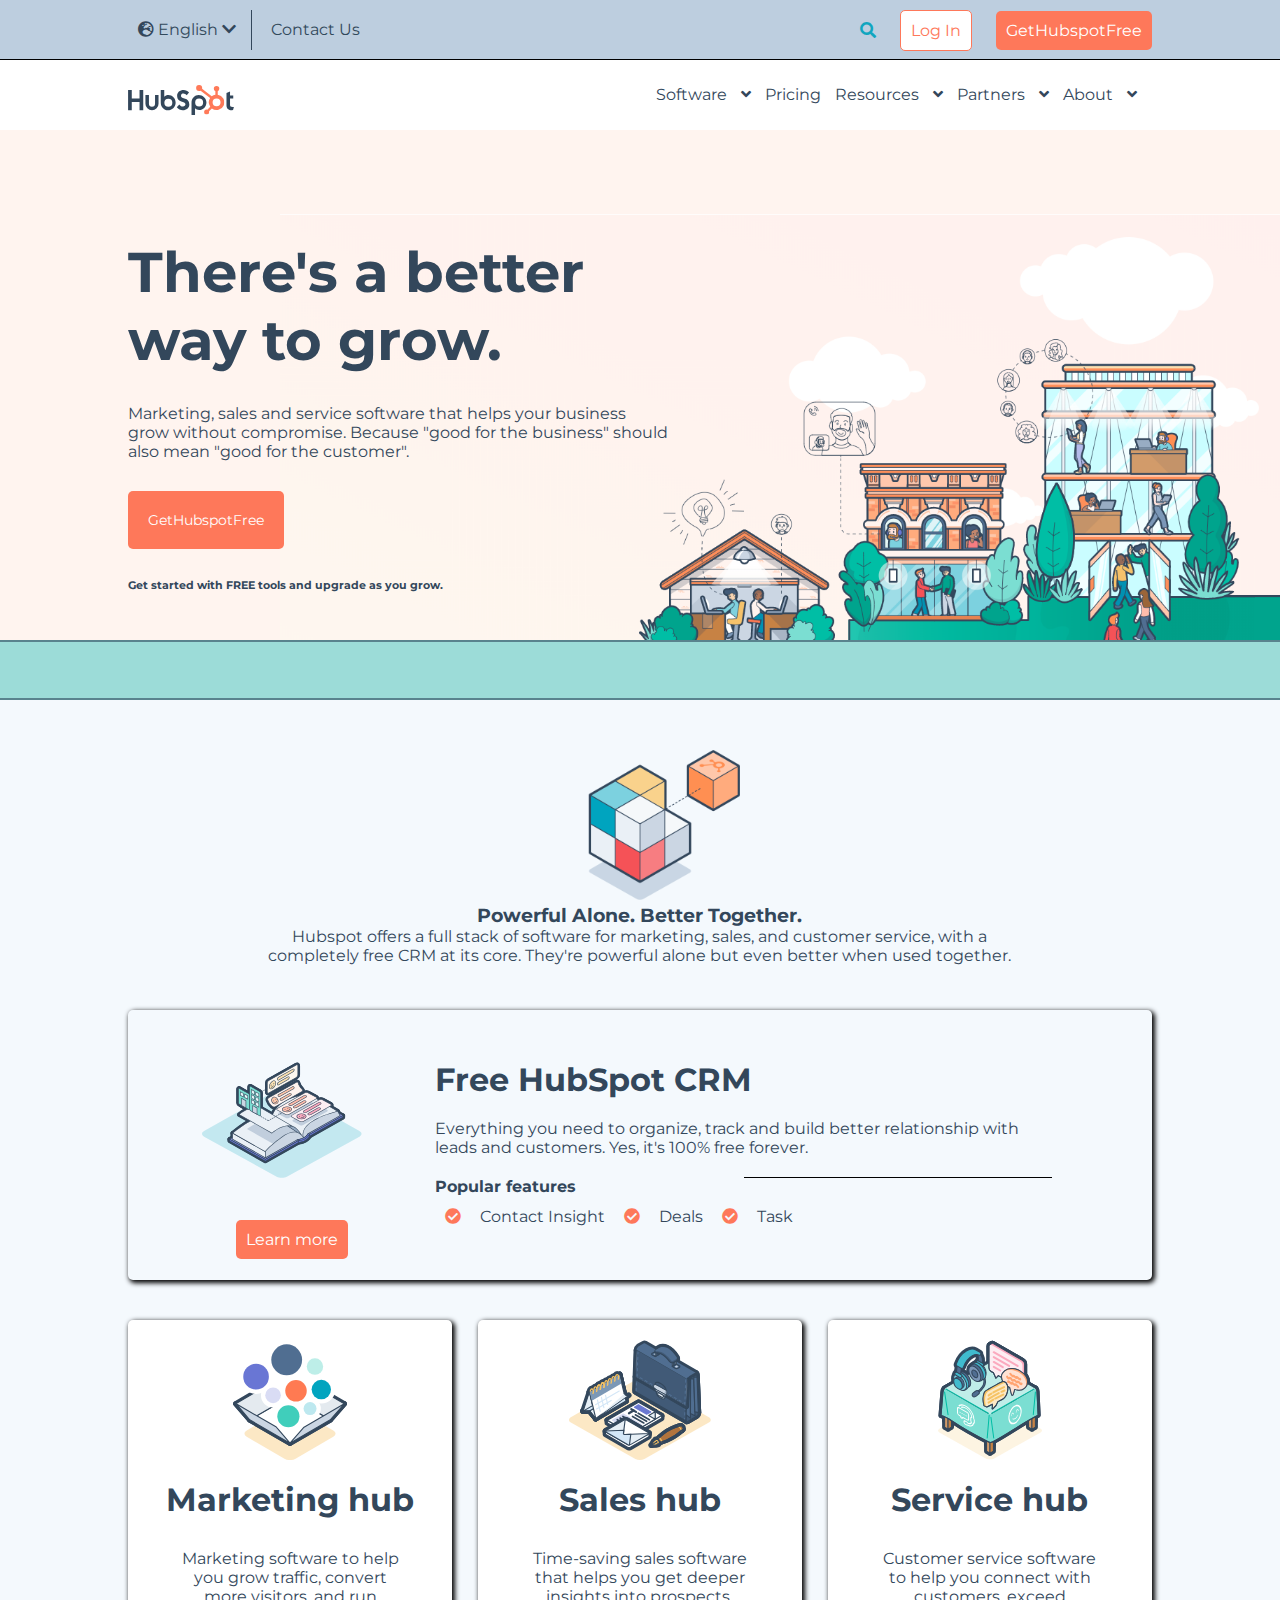
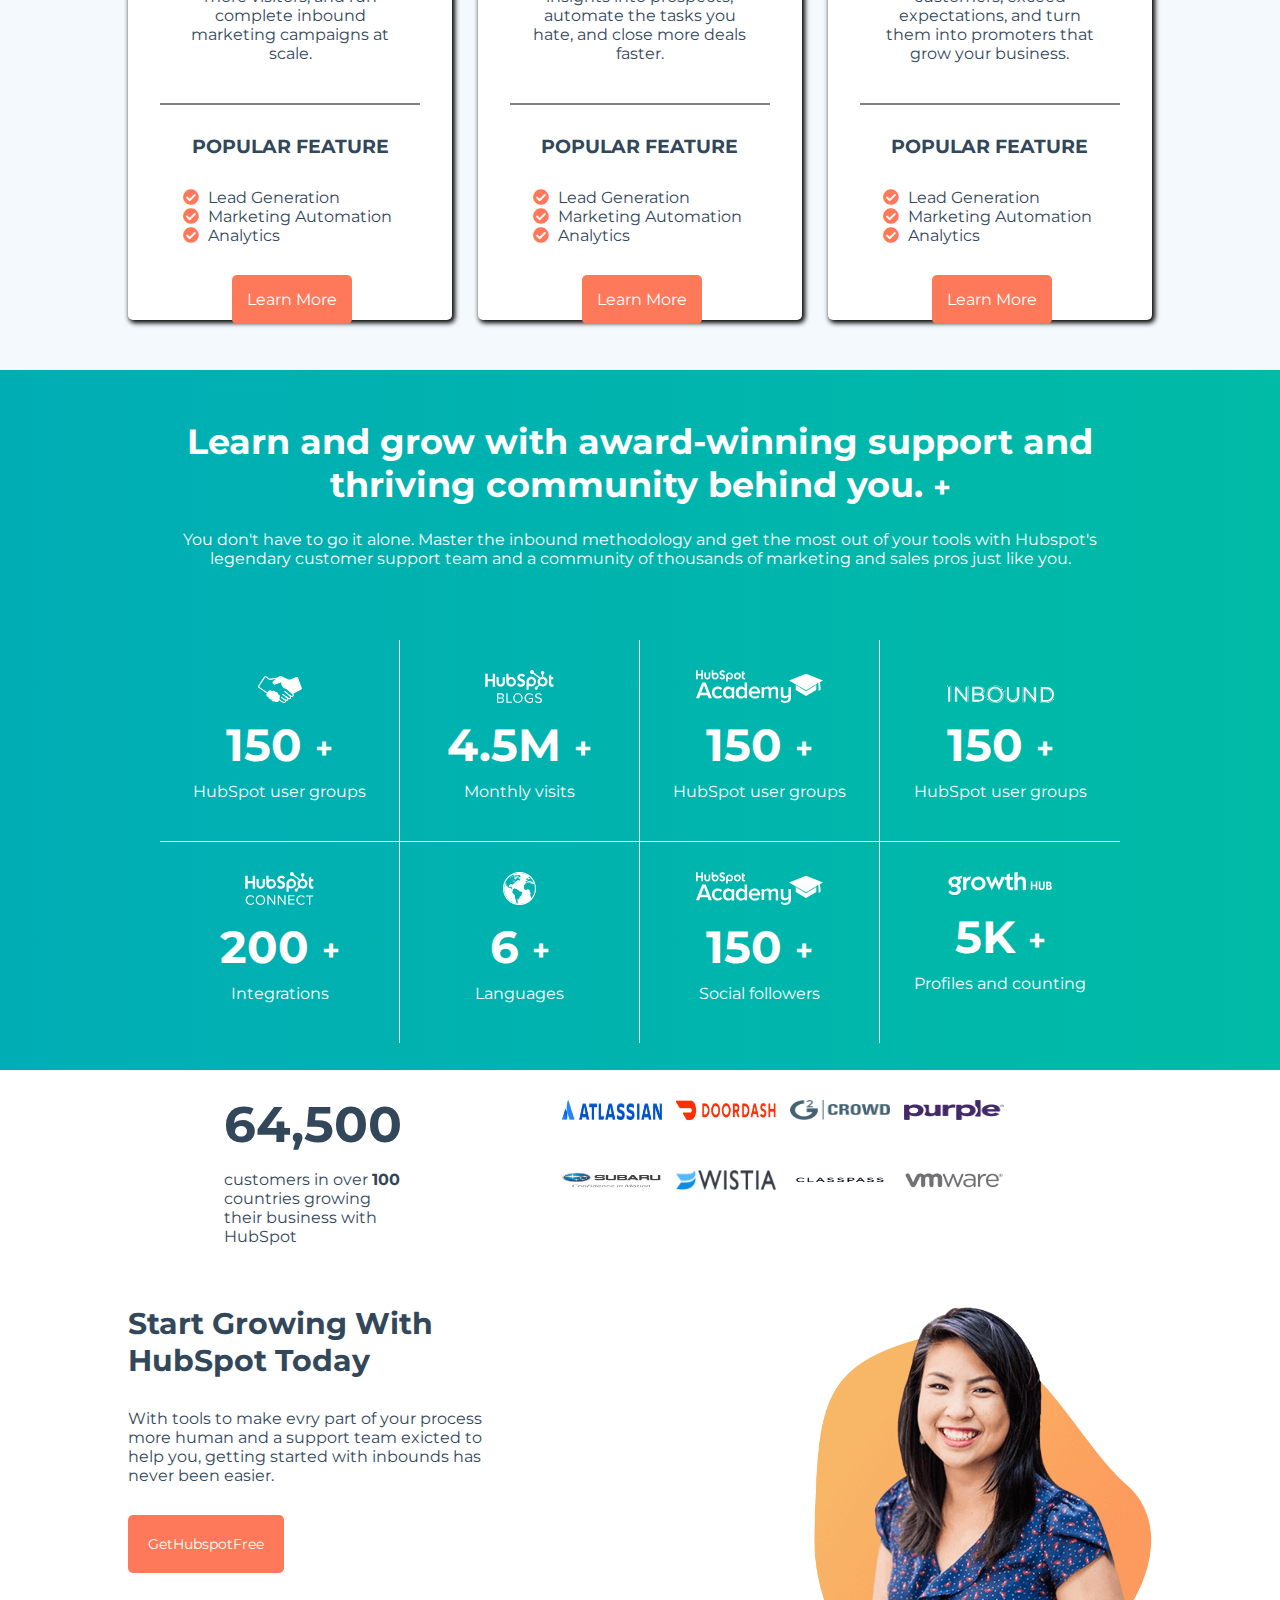
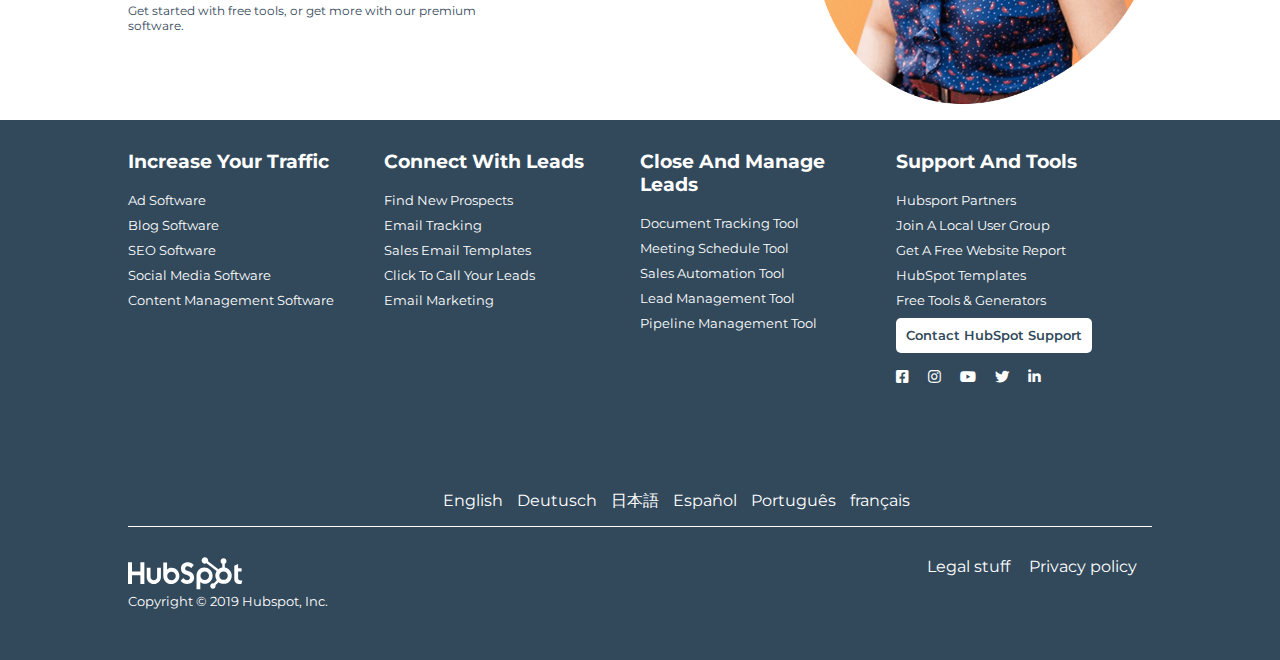
==== commit 6e347ea1: "fix" ====
--- a/index.html
+++ b/index.html
@@ -133,13 +133,13 @@
       <p>
         Everything you need to organize, track and build better relationship with leads and customers. Yes, it's 100% free forever. 
       </p>
-      <div class="line w-50 clearfix">
-        <div class="pop-txt float-left">
+      <div class="line clearfix">
+        <div class="pop-txt w-50 float-left">
           <h4>
             Popular features
           </h4>
         </div>
-        <div class="pop-line float-left">
+        <div class="pop-line w-50 float-left">
           
         </div>
       </div>
@@ -463,11 +463,7 @@
           </li>
         </ul>
       </div>
-
-
-
-    </div>
-
+    </div>
   </div>
 
   <div class="grow-up"> <!-- qua ci va la parte con la tizia china -->
@@ -493,8 +489,6 @@
         <img src="assets/img/woman.webp" alt="">
       </div>
     </div>
-
-
   </div>
 </section>
 
@@ -520,9 +514,7 @@
             <li>
               <a href="#">content management software</a>
             </li>
-  
           </ul>
-  
         </div>
 
         <div class="lst w-25 float-left"> <!-- seconda lista -->
@@ -597,7 +589,6 @@
             </li>
           </ul>
         </div>
-  
       </div>
     
       <div class="langs"> <!-- lista orizzontale con le lingue -->
--- a/assets/css/style.css
+++ b/assets/css/style.css
@@ -52,7 +52,7 @@
 /* fixed navbar */
 .fixnav{
   position: fixed;
-  height: 80px;
+  height: 60px;
   width: 100%;
   border-bottom: 1px solid black;
   background-color: rgb(189, 206, 223);
@@ -61,14 +61,16 @@
 
 .fixnav-box{
   width: 80%;
-  height: 50px;
-  margin: auto;
-  padding: 20px;
+  vertical-align: middle;
+  margin: auto;
+  padding: 10px;
+  position: relative;
 }
 
 .nav-box1{
   height: 40px;
   line-height: 40px;
+  vertical-align: middle;
 }
 
 .nav-box1 a{
@@ -76,7 +78,9 @@
 }
 
 .nav-box2{
-  padding-left: 331px;
+  position: absolute;
+  right: 0;
+  text-align: right;
 }
 
 .grp-thing{
@@ -114,9 +118,9 @@
 
 /* parte col menù */
 .menu-hub{
-  height: 185px;
+  height: 130px;
   width: 100%;
-  padding-top: 100px;
+  padding-top: 65px;
 }
 
 .menuhub-box{
@@ -250,6 +254,7 @@
 .crm-txt {
   width: 70%;
   margin-top: 50px;
+  padding-right: 100px;
 }
 
 .crm-txt h1{
@@ -261,11 +266,16 @@
 }
 
 /* lista pop features */
+.pop-txt h4{
+  line-height: 20px;
+}
+
 .pop-line{
-  padding-left: 50px;
+  width: 50%;
+  border-top: 1px solid black;
   display: inline-block;
-  width: 250px;
-  border-top: 2px solid black;
+  vertical-align: middle;
+  margin-right: 0;
 }
 
 .pop-list ul{
@@ -569,7 +579,7 @@
 }
 
 .lst a:hover{
-  color: aquamarine;
+  color: rgb(150, 250, 253);
 }
 
 .btn.blue-btn{
@@ -597,7 +607,7 @@
 }
 
 .socials:hover{
-  color: aquamarine;
+  color: rgb(150, 250, 253);
 }
 
 .langs{
@@ -618,7 +628,7 @@
 }
 
 .langs a:hover{
-  color: aquamarine;
+  color: rgb(150, 250, 253);
 }
 
 .credits{
